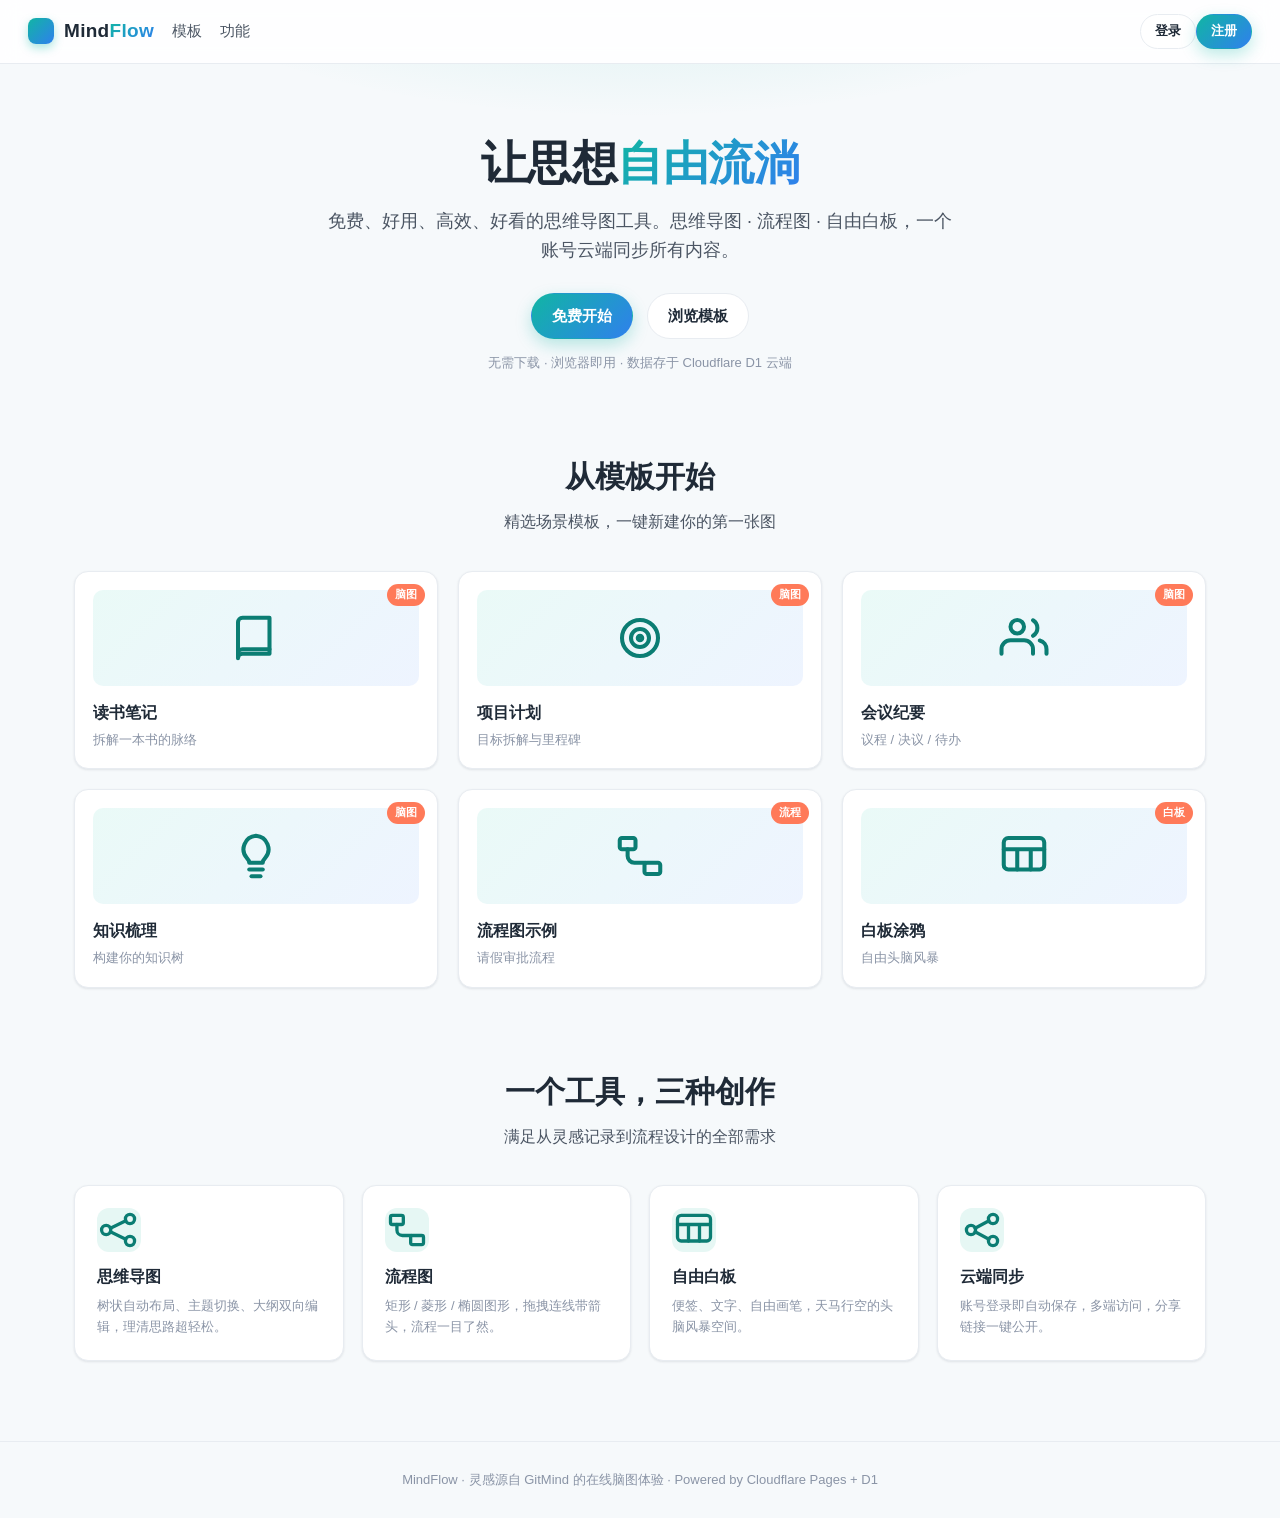
==== index.html @ 27660bba "feat: MindFlow 类 GitMind 思维导图网站（脑图/流程图/白板 + D1 账号与存储）" ====
<!DOCTYPE html>
<html lang="zh-CN">
<head>
  <meta charset="UTF-8" />
  <meta name="viewport" content="width=device-width, initial-scale=1.0" />
  <title>MindFlow · 免费在线思维导图 / 流程图 / 白板</title>
  <meta name="description" content="MindFlow 是一款免费的在线思维导图、流程图与白板工具，支持云端同步、模板库、导入导出。" />
  <link rel="stylesheet" href="/assets/css/base.css" />
</head>
<body>
  <nav class="nav">
    <a class="logo" href="/"><span class="dot"></span><span>Mind<b>Flow</b></span></a>
    <a class="link" href="#templates">模板</a>
    <a class="link" href="#features">功能</a>
    <span class="spacer"></span>
    <span id="navAuth"></span>
  </nav>

  <header class="hero">
    <h1>让思想<span class="hl">自由流淌</span></h1>
    <p>免费、好用、高效、好看的思维导图工具。思维导图 · 流程图 · 自由白板，一个账号云端同步所有内容。</p>
    <div class="cta">
      <a class="btn btn-primary" id="ctaStart" href="/register.html">免费开始</a>
      <a class="btn btn-ghost" href="#templates">浏览模板</a>
    </div>
    <div class="sub">无需下载 · 浏览器即用 · 数据存于 Cloudflare D1 云端</div>
  </header>

  <section class="section tight" id="templates">
    <div class="container">
      <h2 class="h2">从模板开始</h2>
      <p class="h2-sub">精选场景模板，一键新建你的第一张图</p>
      <div class="grid cols-3" id="tplGrid"></div>
    </div>
  </section>

  <section class="section tight" id="features">
    <div class="container">
      <h2 class="h2">一个工具，三种创作</h2>
      <p class="h2-sub">满足从灵感记录到流程设计的全部需求</p>
      <div class="features">
        <div class="feature"><div class="ic" id="f1"></div><h4>思维导图</h4><p>树状自动布局、主题切换、大纲双向编辑，理清思路超轻松。</p></div>
        <div class="feature"><div class="ic" id="f2"></div><h4>流程图</h4><p>矩形 / 菱形 / 椭圆图形，拖拽连线带箭头，流程一目了然。</p></div>
        <div class="feature"><div class="ic" id="f3"></div><h4>自由白板</h4><p>便签、文字、自由画笔，天马行空的头脑风暴空间。</p></div>
        <div class="feature"><div class="ic" id="f4"></div><h4>云端同步</h4><p>账号登录即自动保存，多端访问，分享链接一键公开。</p></div>
      </div>
    </div>
  </section>

  <footer class="site">
    MindFlow · 灵感源自 GitMind 的在线脑图体验 · Powered by Cloudflare Pages + D1
  </footer>

  <script type="module" src="/assets/js/app.js"></script>
</body>
</html>
---- assets/css/base.css ----
/* ============================================================
   MindFlow · GitMind 风格主题（白底 + 蓝绿主色 + 珊瑚橙点缀）
   ============================================================ */
:root {
  --brand: #11b5a4;        /* 主品牌 青绿 */
  --brand-600: #0e9c8f;
  --brand-700: #0b7d73;
  --brand-soft: #e6f7f4;
  --blue: #2f80ed;         /* 辅助蓝 */
  --coral: #ff7a59;        /* 珊瑚橙点缀（领主签名色） */
  --coral-soft: #fff1ec;
  --ink: #1f2a37;
  --ink-2: #4b5563;
  --ink-3: #8a94a6;
  --line: #e8ecf1;
  --bg: #f6f9fb;
  --card: #ffffff;
  --shadow-sm: 0 1px 3px rgba(16,30,54,.06), 0 1px 2px rgba(16,30,54,.04);
  --shadow-md: 0 6px 20px rgba(16,30,54,.08);
  --shadow-lg: 0 16px 48px rgba(16,30,54,.12);
  --radius: 14px;
  --radius-sm: 10px;
  --grad: linear-gradient(135deg, #11b5a4 0%, #2f80ed 100%);
  --font: -apple-system, BlinkMacSystemFont, "Segoe UI", "PingFang SC", "Microsoft YaHei", "Hiragino Sans GB", sans-serif;
}

* { box-sizing: border-box; }
html, body { margin: 0; padding: 0; }
body {
  font-family: var(--font);
  color: var(--ink);
  background: var(--bg);
  -webkit-font-smoothing: antialiased;
  line-height: 1.6;
}
a { color: inherit; text-decoration: none; }
button { font-family: inherit; cursor: pointer; }
input, textarea, select { font-family: inherit; }

/* ---------- 按钮 ---------- */
.btn {
  display: inline-flex; align-items: center; justify-content: center; gap: 8px;
  padding: 10px 20px; border-radius: 999px; border: 1px solid transparent;
  font-size: 15px; font-weight: 600; transition: all .18s ease; white-space: nowrap;
}
.btn-primary { background: var(--grad); color: #fff; box-shadow: 0 6px 16px rgba(17,181,164,.28); }
.btn-primary:hover { transform: translateY(-1px); box-shadow: 0 10px 22px rgba(17,181,164,.36); }
.btn-ghost { background: #fff; color: var(--ink); border-color: var(--line); }
.btn-ghost:hover { border-color: var(--brand); color: var(--brand-700); }
.btn-soft { background: var(--brand-soft); color: var(--brand-700); }
.btn-soft:hover { background: #d6f1ec; }
.btn-danger { background: #fff; color: #e5484d; border-color: #f3c2c4; }
.btn-danger:hover { background: #fdeced; }
.btn-sm { padding: 6px 14px; font-size: 13px; }
.btn:disabled { opacity: .5; cursor: not-allowed; transform: none; }

/* ---------- 顶部导航 ---------- */
.nav {
  position: sticky; top: 0; z-index: 50;
  display: flex; align-items: center; gap: 18px;
  padding: 14px 28px; background: rgba(255,255,255,.85);
  backdrop-filter: saturate(180%) blur(10px);
  border-bottom: 1px solid var(--line);
}
.nav .logo { display: flex; align-items: center; gap: 10px; font-weight: 800; font-size: 19px; letter-spacing: .3px; }
.nav .logo .dot { width: 26px; height: 26px; border-radius: 8px; background: var(--grad); box-shadow: 0 4px 10px rgba(17,181,164,.35); }
.nav .logo b { background: var(--grad); -webkit-background-clip: text; background-clip: text; color: transparent; }
.nav .spacer { flex: 1; }
.nav a.link { color: var(--ink-2); font-weight: 500; font-size: 15px; }
.nav a.link:hover { color: var(--brand-700); }
.nav .avatar {
  width: 36px; height: 36px; border-radius: 50%; background: var(--grad);
  color: #fff; display: flex; align-items: center; justify-content: center; font-weight: 700; font-size: 14px;
}

/* ---------- 容器 ---------- */
.container { max-width: 1180px; margin: 0 auto; padding: 0 24px; }
.section { padding: 64px 0; }
.section.tight { padding: 40px 0; }

/* ---------- Hero ---------- */
.hero { text-align: center; padding: 72px 0 40px; position: relative; overflow: hidden; }
.hero::before {
  content: ""; position: absolute; inset: -40% 0 auto 0; height: 460px;
  background: radial-gradient(60% 60% at 50% 0, rgba(17,181,164,.16), transparent 70%);
  pointer-events: none;
}
.hero h1 { font-size: 46px; line-height: 1.2; margin: 0 0 16px; font-weight: 800; letter-spacing: -.5px; }
.hero h1 .hl { background: var(--grad); -webkit-background-clip: text; background-clip: text; color: transparent; }
.hero p { font-size: 18px; color: var(--ink-2); max-width: 640px; margin: 0 auto 28px; }
.hero .cta { display: flex; gap: 14px; justify-content: center; flex-wrap: wrap; }
.hero .sub { margin-top: 14px; font-size: 13px; color: var(--ink-3); }

/* ---------- 标题 ---------- */
.h2 { font-size: 30px; font-weight: 800; text-align: center; margin: 0 0 8px; }
.h2-sub { text-align: center; color: var(--ink-2); margin: 0 0 36px; }

/* ---------- 模板/卡片网格 ---------- */
.grid { display: grid; gap: 20px; }
.grid.cols-3 { grid-template-columns: repeat(3, 1fr); }
.grid.cols-4 { grid-template-columns: repeat(4, 1fr); }
@media (max-width: 920px) { .grid.cols-3, .grid.cols-4 { grid-template-columns: repeat(2, 1fr); } }
@media (max-width: 560px) { .grid.cols-3, .grid.cols-4 { grid-template-columns: 1fr; } }

.tpl-card {
  background: var(--card); border: 1px solid var(--line); border-radius: var(--radius);
  padding: 18px; box-shadow: var(--shadow-sm); transition: all .18s ease; cursor: pointer; position: relative; overflow: hidden;
}
.tpl-card:hover { transform: translateY(-4px); box-shadow: var(--shadow-md); border-color: #cfe9e4; }
.tpl-card .thumb {
  height: 96px; border-radius: var(--radius-sm); margin-bottom: 14px; display: flex; align-items: center; justify-content: center;
  background: linear-gradient(135deg, #eafaf7, #eef4ff); color: var(--brand-700);
}
.tpl-card .thumb svg { width: 54px; height: 54px; }
.tpl-card h3 { margin: 0 0 4px; font-size: 16px; font-weight: 700; }
.tpl-card .desc { margin: 0; font-size: 13px; color: var(--ink-3); }
.tpl-card .badge {
  position: absolute; top: 12px; right: 12px; font-size: 11px; font-weight: 700; color: #fff;
  background: var(--coral); padding: 2px 8px; border-radius: 999px;
}
.tag { display: inline-block; font-size: 12px; color: var(--brand-700); background: var(--brand-soft); padding: 2px 10px; border-radius: 999px; font-weight: 600; }

/* ---------- 特性条 ---------- */
.features { display: grid; grid-template-columns: repeat(4, 1fr); gap: 18px; }
@media (max-width: 880px){ .features { grid-template-columns: repeat(2,1fr);} }
.feature { background: var(--card); border: 1px solid var(--line); border-radius: var(--radius); padding: 22px; box-shadow: var(--shadow-sm); }
.feature .ic { width: 44px; height: 44px; border-radius: 12px; background: var(--brand-soft); color: var(--brand-700); display: flex; align-items: center; justify-content: center; margin-bottom: 12px; }
.feature h4 { margin: 0 0 6px; font-size: 16px; }
.feature p { margin: 0; font-size: 13px; color: var(--ink-3); }

/* ---------- 表单 / 鉴权页 ---------- */
.auth-wrap { min-height: 100vh; display: flex; align-items: center; justify-content: center; padding: 24px; background: radial-gradient(70% 50% at 50% 0, rgba(17,181,164,.12), transparent 70%), var(--bg); }
.auth-card { width: 100%; max-width: 400px; background: var(--card); border: 1px solid var(--line); border-radius: 20px; padding: 34px; box-shadow: var(--shadow-lg); }
.auth-card .logo { display: flex; align-items: center; gap: 10px; justify-content: center; font-weight: 800; font-size: 22px; margin-bottom: 6px; }
.auth-card .logo .dot { width: 30px; height: 30px; border-radius: 9px; background: var(--grad); }
.auth-card h2 { text-align: center; margin: 6px 0 4px; font-size: 22px; }
.auth-card .lead { text-align: center; color: var(--ink-3); font-size: 14px; margin: 0 0 22px; }
.field { margin-bottom: 16px; }
.field label { display: block; font-size: 13px; font-weight: 600; color: var(--ink-2); margin-bottom: 6px; }
.field input {
  width: 100%; padding: 12px 14px; border: 1px solid var(--line); border-radius: var(--radius-sm);
  font-size: 15px; background: #fcfdfe; transition: border-color .15s, box-shadow .15s; color: var(--ink);
}
.field input:focus { outline: none; border-color: var(--brand); box-shadow: 0 0 0 3px rgba(17,181,164,.15); background: #fff; }
.auth-card .btn { width: 100%; margin-top: 6px; }
.auth-card .foot { text-align: center; margin-top: 18px; font-size: 14px; color: var(--ink-3); }
.auth-card .foot a { color: var(--brand-700); font-weight: 600; }
.auth-error { color: #e5484d; font-size: 13px; margin: -6px 0 12px; min-height: 16px; }

/* ---------- 仪表盘 ---------- */
.dash-head { display: flex; align-items: center; gap: 14px; margin-bottom: 26px; flex-wrap: wrap; }
.dash-head h1 { font-size: 26px; margin: 0; font-weight: 800; }
.dash-head .spacer { flex: 1; }
.seg { display: inline-flex; background: #eef2f6; border-radius: 999px; padding: 4px; }
.seg button { border: none; background: transparent; padding: 7px 16px; border-radius: 999px; font-size: 14px; font-weight: 600; color: var(--ink-2); }
.seg button.active { background: #fff; color: var(--brand-700); box-shadow: var(--shadow-sm); }

.map-card { background: var(--card); border: 1px solid var(--line); border-radius: var(--radius); overflow: hidden; box-shadow: var(--shadow-sm); transition: all .18s ease; display: flex; flex-direction: column; }
.map-card:hover { transform: translateY(-3px); box-shadow: var(--shadow-md); }
.map-card .preview { height: 130px; background: linear-gradient(135deg, #eafaf7, #eef4ff); display: flex; align-items: center; justify-content: center; color: var(--brand-700); position: relative; }
.map-card .preview svg { width: 60px; height: 60px; opacity: .85; }
.map-card .meta { padding: 14px 16px; }
.map-card .meta h3 { margin: 0 0 4px; font-size: 16px; font-weight: 700; display: flex; align-items: center; gap: 8px; }
.map-card .meta .time { font-size: 12px; color: var(--ink-3); }
.map-card .meta .pub { font-size: 11px; color: var(--brand-700); background: var(--brand-soft); padding: 1px 8px; border-radius: 999px; font-weight: 700; }
.map-card .acts { display: flex; gap: 8px; padding: 0 16px 16px; flex-wrap: wrap; }
.map-card .acts .btn { flex: 1; }
.empty { text-align: center; padding: 60px 20px; color: var(--ink-3); }
.empty svg { width: 72px; height: 72px; opacity: .5; margin-bottom: 12px; }

/* ---------- 弹层 ---------- */
.modal-mask { position: fixed; inset: 0; background: rgba(16,30,54,.42); display: flex; align-items: center; justify-content: center; z-index: 100; }
.modal { background: #fff; border-radius: 18px; padding: 26px; width: 100%; max-width: 440px; box-shadow: var(--shadow-lg); }
.modal h3 { margin: 0 0 16px; font-size: 19px; }
.modal .row { display: flex; gap: 10px; justify-content: flex-end; margin-top: 20px; }
.modal .type-grid { display: grid; grid-template-columns: repeat(3,1fr); gap: 12px; }
.modal .type-grid .opt { border: 1px solid var(--line); border-radius: 12px; padding: 16px 10px; text-align: center; cursor: pointer; transition: all .15s; }
.modal .type-grid .opt:hover { border-color: var(--brand); background: var(--brand-soft); }
.modal .type-grid .opt.sel { border-color: var(--brand); background: var(--brand-soft); box-shadow: 0 0 0 3px rgba(17,181,164,.18); }
.modal .type-grid .opt .ic { color: var(--brand-700); margin-bottom: 6px; }
.modal .type-grid .opt span { font-size: 13px; font-weight: 600; }

footer.site { border-top: 1px solid var(--line); padding: 28px 0; color: var(--ink-3); font-size: 13px; text-align: center; margin-top: 40px; }
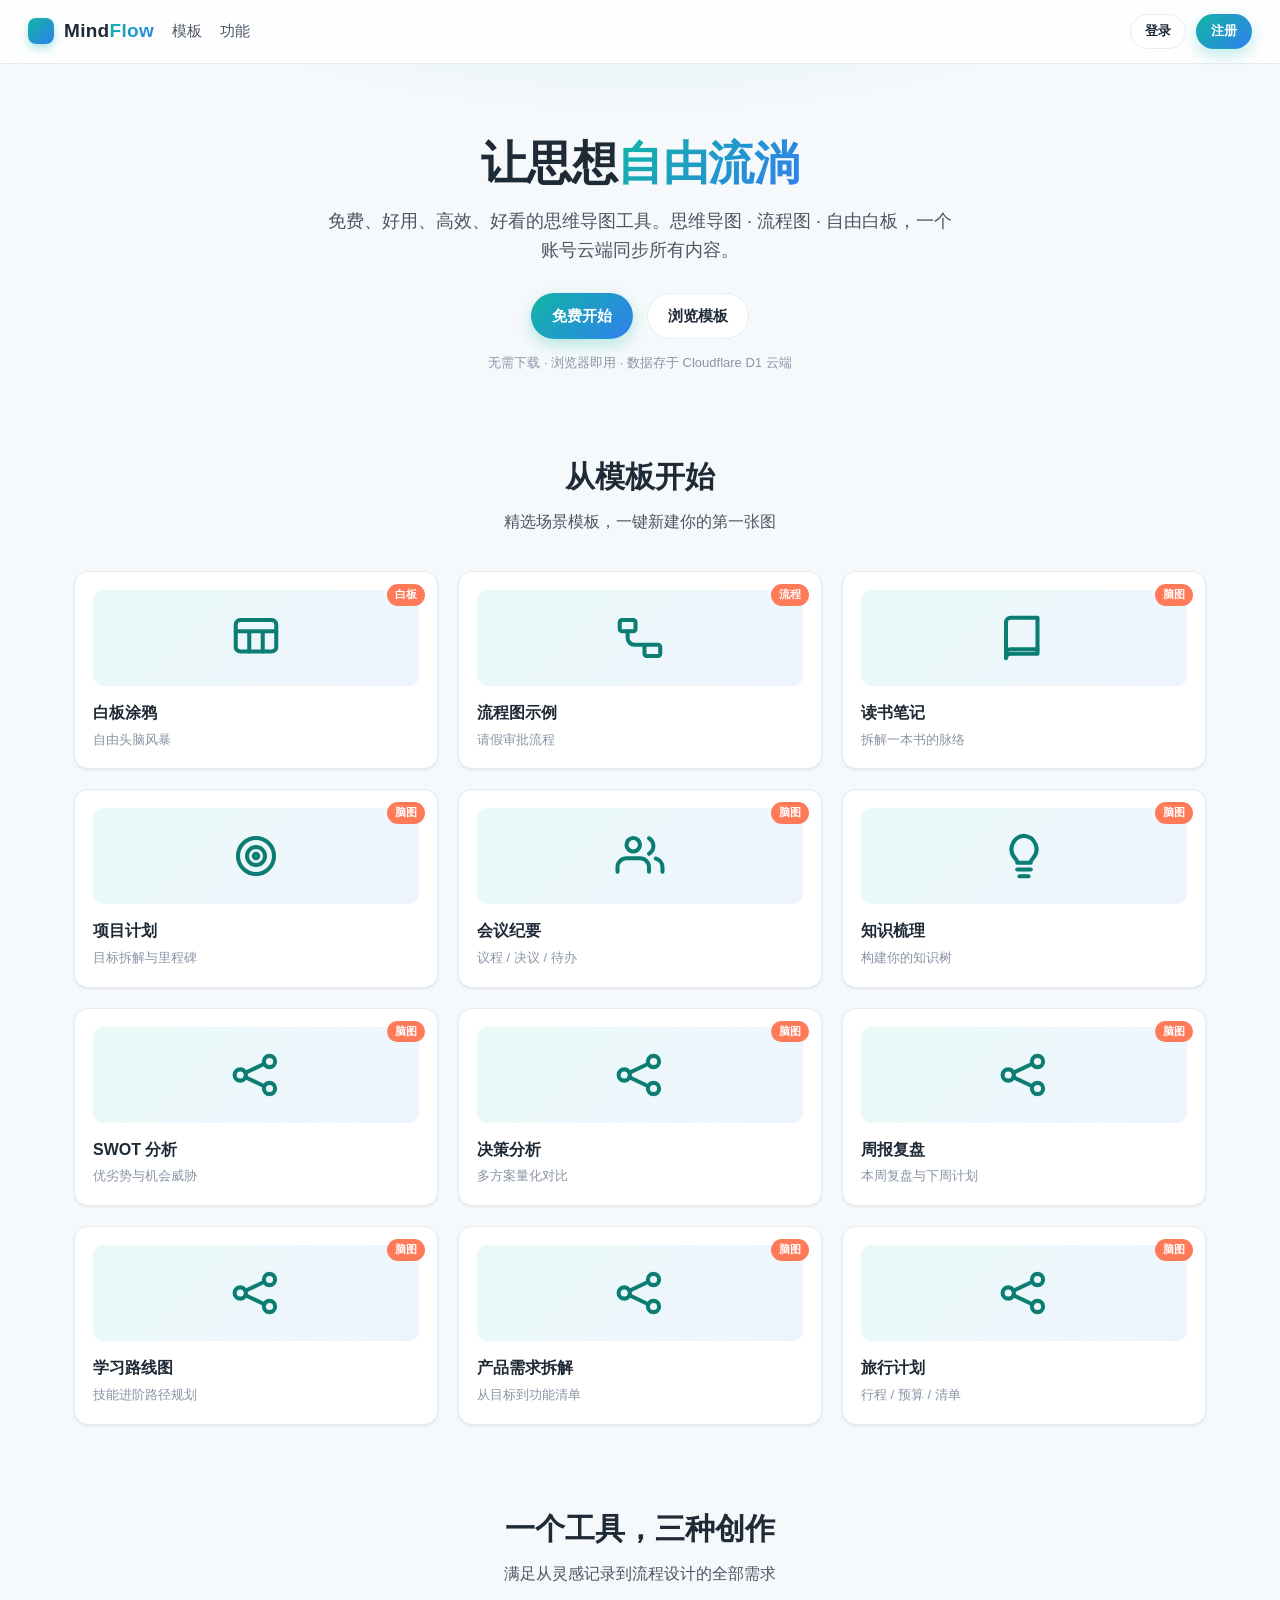
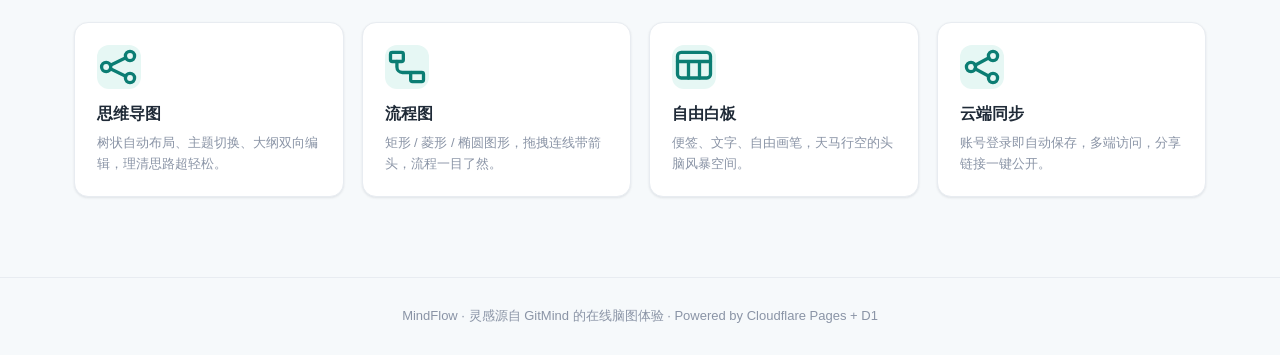
==== commit 10bb4ed7: "fix: 改用相对路径引用资源，修复本地 file:// 打开样式丢失问题 - HTML/CSS/JS 资源引用由绝对路径 /assets/... 改为相对路径 assets/... - 页面导航 /" ====
--- a/index.html
+++ b/index.html
@@ -4,12 +4,13 @@
   <meta charset="UTF-8" />
   <meta name="viewport" content="width=device-width, initial-scale=1.0" />
   <title>MindFlow · 免费在线思维导图 / 流程图 / 白板</title>
+  <link rel="icon" type="image/svg+xml" href="assets/favicon.svg"/>
   <meta name="description" content="MindFlow 是一款免费的在线思维导图、流程图与白板工具，支持云端同步、模板库、导入导出。" />
-  <link rel="stylesheet" href="/assets/css/base.css" />
+  <link rel="stylesheet" href="assets/css/base.css" />
 </head>
 <body>
   <nav class="nav">
-    <a class="logo" href="/"><span class="dot"></span><span>Mind<b>Flow</b></span></a>
+    <a class="logo" href="index.html"><span class="dot"></span><span>Mind<b>Flow</b></span></a>
     <a class="link" href="#templates">模板</a>
     <a class="link" href="#features">功能</a>
     <span class="spacer"></span>
@@ -20,7 +21,7 @@
     <h1>让思想<span class="hl">自由流淌</span></h1>
     <p>免费、好用、高效、好看的思维导图工具。思维导图 · 流程图 · 自由白板，一个账号云端同步所有内容。</p>
     <div class="cta">
-      <a class="btn btn-primary" id="ctaStart" href="/register.html">免费开始</a>
+      <a class="btn btn-primary" id="ctaStart" href="register.html">免费开始</a>
       <a class="btn btn-ghost" href="#templates">浏览模板</a>
     </div>
     <div class="sub">无需下载 · 浏览器即用 · 数据存于 Cloudflare D1 云端</div>
@@ -51,6 +52,6 @@
     MindFlow · 灵感源自 GitMind 的在线脑图体验 · Powered by Cloudflare Pages + D1
   </footer>
 
-  <script type="module" src="/assets/js/app.js"></script>
+  <script type="module" src="assets/js/app.js"></script>
 </body>
 </html>
--- a/assets/css/base.css
+++ b/assets/css/base.css
@@ -70,8 +70,10 @@
 .nav a.link:hover { color: var(--brand-700); }
 .nav .avatar {
   width: 36px; height: 36px; border-radius: 50%; background: var(--grad);
-  color: #fff; display: flex; align-items: center; justify-content: center; font-weight: 700; font-size: 14px;
-}
+  color: #fff; display: inline-flex; align-items: center; justify-content: center; font-weight: 700; font-size: 14px;
+}
+/* 右侧登录区平铺展示：头像与按钮横向排列 */
+#navAuth { display: inline-flex; align-items: center; gap: 10px; white-space: nowrap; }
 
 /* ---------- 容器 ---------- */
 .container { max-width: 1180px; margin: 0 auto; padding: 0 24px; }
@@ -170,14 +172,114 @@
 
 /* ---------- 弹层 ---------- */
 .modal-mask { position: fixed; inset: 0; background: rgba(16,30,54,.42); display: flex; align-items: center; justify-content: center; z-index: 100; }
-.modal { background: #fff; border-radius: 18px; padding: 26px; width: 100%; max-width: 440px; box-shadow: var(--shadow-lg); }
+.modal { background: #fff; border-radius: 18px; padding: 26px; width: 100%; max-width: 440px; box-shadow: var(--shadow-lg); max-height: 88vh; overflow-y: auto; }
 .modal h3 { margin: 0 0 16px; font-size: 19px; }
 .modal .row { display: flex; gap: 10px; justify-content: flex-end; margin-top: 20px; }
 .modal .type-grid { display: grid; grid-template-columns: repeat(3,1fr); gap: 12px; }
 .modal .type-grid .opt { border: 1px solid var(--line); border-radius: 12px; padding: 16px 10px; text-align: center; cursor: pointer; transition: all .15s; }
 .modal .type-grid .opt:hover { border-color: var(--brand); background: var(--brand-soft); }
 .modal .type-grid .opt.sel { border-color: var(--brand); background: var(--brand-soft); box-shadow: 0 0 0 3px rgba(17,181,164,.18); }
-.modal .type-grid .opt .ic { color: var(--brand-700); margin-bottom: 6px; }
+.modal .type-grid .opt .ic { color: var(--brand-700); margin-bottom: 6px; display: flex; justify-content: center; }
+.modal .type-grid .opt .ic svg { width: 28px; height: 28px; }
 .modal .type-grid .opt span { font-size: 13px; font-weight: 600; }
 
+/* 模板快捷入口（新建弹框内） */
+.tpl-chips { display: flex; flex-wrap: wrap; gap: 8px; margin-top: 10px; }
+@media (max-width: 560px) {
+  .tpl-chips { display: grid; grid-template-columns: repeat(2, 1fr); }
+  .tpl-chips .btn { width: 100%; padding: 11px 8px; }
+}
+
 footer.site { border-top: 1px solid var(--line); padding: 28px 0; color: var(--ink-3); font-size: 13px; text-align: center; margin-top: 40px; }
+
+/* ===================== 移动端适配 ===================== */
+@media (max-width: 920px) {
+  .nav { padding: 12px 16px; gap: 12px; }
+  .hero { padding: 48px 0 28px; }
+  .hero h1 { font-size: 34px; }
+  .hero p { font-size: 16px; padding: 0 16px; }
+  /* 落地页 / 仪表盘中间链接在窄屏隐藏，避免挤压 */
+  .nav a.link { display: none; }
+}
+@media (max-width: 560px) {
+  .hero { padding: 36px 0 22px; }
+  .hero h1 { font-size: 27px; }
+  .hero p { font-size: 15px; }
+  .hero .cta .btn { flex: 1; min-width: 130px; }
+  .h2 { font-size: 23px; }
+  .h2-sub { font-size: 14px; margin-bottom: 26px; }
+  .section { padding: 44px 0; }
+  .container { padding: 0 16px; }
+  .features { grid-template-columns: 1fr; }
+  /* 仪表盘：标题 / 筛选 / 新建 换行堆叠 */
+  .dash-head { gap: 10px; }
+  .dash-head h1 { font-size: 21px; width: 100%; }
+  .seg { width: 100%; }
+  .seg button { flex: 1; padding: 7px 6px; font-size: 12px; }
+  .dash-head .spacer { display: none; }
+  /* 模态：新建类型纵向排列 */
+  .modal { padding: 20px; max-width: 92vw; }
+  .modal .type-grid { grid-template-columns: 1fr; }
+  .modal .row { flex-wrap: wrap; }
+  .modal .row .btn { flex: 1; }
+  /* 鉴权卡片收窄留白 */
+  .auth-wrap { padding: 16px; }
+  .auth-card { padding: 26px 20px; }
+  .auth-card .logo { font-size: 20px; }
+  .auth-card h2 { font-size: 20px; }
+  footer.site { font-size: 12px; padding: 22px 16px; line-height: 1.7; }
+  /* 导图卡片操作按钮不挤压文字，允许换行 */
+  .map-card .meta h3 { font-size: 15px; }
+  .map-card .acts .btn { font-size: 12px; padding: 6px 8px; }
+}
+
+/* ---------- 通用弹层：确认框 / 模态（ui.js） ---------- */
+.gm-modal-mask {
+  position: fixed; inset: 0; z-index: 900; background: rgba(16,30,54,.35);
+  display: flex; align-items: center; justify-content: center; animation: gmFade .15s ease;
+}
+.gm-modal {
+  position: relative; width: min(480px, calc(100vw - 40px)); max-height: min(84vh, 720px);
+  background: #fff; border-radius: 16px; box-shadow: var(--shadow-lg);
+  padding: 24px; display: flex; flex-direction: column; animation: gmPop .18s ease;
+}
+.gm-modal-lg { width: min(860px, calc(100vw - 40px)); }
+.gm-modal h3 { margin: 0 0 14px; font-size: 20px; }
+.gm-modal-x {
+  position: absolute; top: 14px; right: 14px; width: 30px; height: 30px;
+  border: none; background: transparent; border-radius: 8px; font-size: 20px;
+  color: var(--ink-3); display: flex; align-items: center; justify-content: center; line-height: 1;
+}
+.gm-modal-x:hover { background: #f1f4f8; color: var(--ink); }
+.gm-modal-body { display: flex; gap: 12px; align-items: flex-start; font-size: 15px; color: var(--ink-2); line-height: 1.7; }
+.gm-modal-ico {
+  flex: 0 0 auto; width: 26px; height: 26px; border-radius: 50%;
+  background: var(--coral); color: #fff; font-weight: 800; font-size: 15px;
+  display: flex; align-items: center; justify-content: center;
+}
+.gm-modal-acts { display: flex; justify-content: flex-end; gap: 10px; margin-top: 26px; }
+.gm-modal-scroll { overflow: auto; }
+.gm-btn-coral {
+  background: var(--coral); color: #fff; border-color: transparent;
+  box-shadow: 0 6px 16px rgba(255,122,89,.32);
+}
+.gm-btn-coral:hover { background: #ff6a45; transform: translateY(-1px); }
+@keyframes gmFade { from { opacity: 0; } }
+@keyframes gmPop { from { transform: scale(.96); opacity: 0; } }
+
+/* ---------- 右上悬浮面板（详细统计信息等） ---------- */
+.gm-float-panel {
+  position: fixed; top: 64px; right: 14px; z-index: 800; width: 224px;
+  background: #fff; border: 1px solid var(--line); border-radius: 14px;
+  box-shadow: var(--shadow-lg); padding: 12px 14px 14px; animation: gmPop .15s ease;
+}
+.gm-fp-head { display: flex; align-items: center; justify-content: space-between; margin-bottom: 4px; }
+.gm-fp-head b { font-size: 15px; }
+.gm-fp-x {
+  border: none; background: transparent; font-size: 17px; color: var(--ink-3);
+  width: 24px; height: 24px; border-radius: 6px; line-height: 1;
+}
+.gm-fp-x:hover { background: #f1f4f8; color: var(--ink); }
+.gm-fp-sec { font-size: 13px; font-weight: 700; color: var(--ink-2); text-align: center; margin: 10px 0 4px; }
+.gm-fp-row { display: flex; justify-content: space-between; font-size: 13px; color: var(--ink-3); padding: 2.5px 0; }
+.gm-fp-row b { color: var(--ink); font-weight: 600; }
